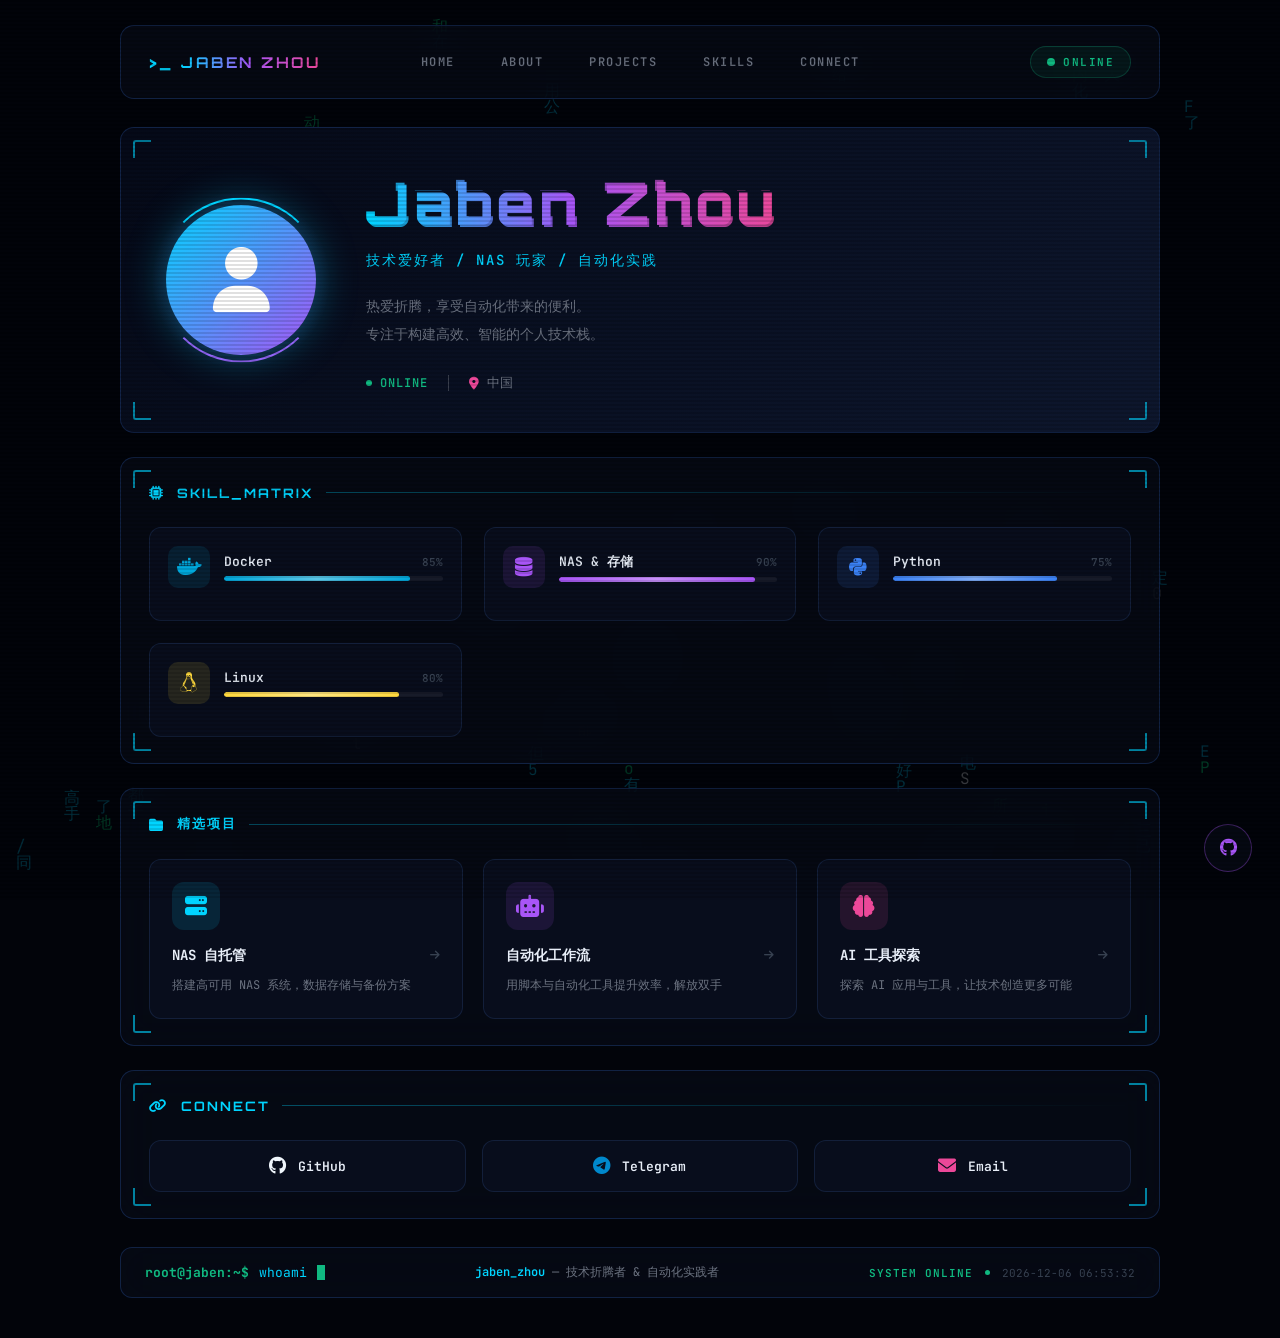
==== demo/index.html @ 12144c61 "Add GitHub Pages demo deployment - Add static demo version in /demo directory - Add GitHub Actions w" ====
<!DOCTYPE html>
<html lang="zh-CN">
<head>
    <meta charset="UTF-8">
    <meta name="viewport" content="width=device-width, initial-scale=1.0">
    <title>Jaben Zhou | Personal Homepage Demo</title>
    <link rel="stylesheet" href="style.css">
    <link rel="stylesheet" href="https://cdnjs.cloudflare.com/ajax/libs/font-awesome/6.5.0/css/all.min.css">
    <link href="https://fonts.googleapis.com/css2?family=JetBrains+Mono:wght@400;500;600;700&family=Orbitron:wght@400;600;700;900&display=swap" rel="stylesheet">
</head>
<body>
    <canvas id="matrix"></canvas>
    <div class="scanline"></div>
    
    <div class="main-container">
        <nav class="top-nav">
            <div class="nav-left">
                <span class="nav-logo">
                    <span class="prompt">&gt;_</span>
                    <span class="logo-text">JABEN ZHOU</span>
                </span>
            </div>
            <ul class="nav-center">
                <li class="nav-link active">HOME</li>
                <li class="nav-link">ABOUT</li>
                <li class="nav-link">PROJECTS</li>
                <li class="nav-link">SKILLS</li>
                <li class="nav-link">CONNECT</li>
            </ul>
            <div class="nav-right">
                <span class="online-status">
                    <span class="status-dot"></span>
                    <span class="status-label">ONLINE</span>
                </span>
            </div>
        </nav>
        
        <section class="card hero-section">
            <div class="card-corners">
                <span class="corner tl"></span>
                <span class="corner tr"></span>
                <span class="corner bl"></span>
                <span class="corner br"></span>
            </div>
            <div class="hero-body">
                <div class="hero-avatar">
                    <div class="avatar-glow"></div>
                    <div class="avatar-ring"></div>
                    <div class="avatar-circle">
                        <i class="fas fa-user"></i>
                    </div>
                </div>
                <div class="hero-content">
                    <h1 class="hero-name glitch" data-text="Jaben Zhou">Jaben Zhou</h1>
                    <p class="hero-title">技术爱好者 / NAS 玩家 / 自动化实践</p>
                    <p class="hero-bio">热爱折腾，享受自动化带来的便利。<br>专注于构建高效、智能的个人技术栈。</p>
                    <div class="hero-footer">
                        <span class="hero-status">
                            <span class="status-dot small"></span>
                            <span class="status-text">ONLINE</span>
                        </span>
                        <span class="hero-divider"></span>
                        <span class="hero-location">
                            <i class="fas fa-map-marker-alt"></i>
                            <span>中国</span>
                        </span>
                    </div>
                </div>
            </div>
        </section>
        
        <section class="card skills-section">
            <div class="card-corners">
                <span class="corner tl"></span>
                <span class="corner tr"></span>
                <span class="corner bl"></span>
                <span class="corner br"></span>
            </div>
            <h2 class="section-header">
                <span class="header-icon"><i class="fas fa-microchip"></i></span>
                <span class="header-text">SKILL_MATRIX</span>
                <span class="header-line"></span>
            </h2>
            <div class="skills-body">
                <div class="skill-item">
                    <div class="skill-top">
                        <div class="skill-icon-box docker">
                            <i class="fab fa-docker"></i>
                        </div>
                        <div class="skill-info">
                            <div class="skill-name-row">
                                <span class="skill-name">Docker</span>
                                <span class="skill-percent">85%</span>
                            </div>
                            <div class="skill-bar-bg">
                                <div class="skill-bar-fill" style="background: #00a8dc; width: 85%;"></div>
                            </div>
                        </div>
                    </div>
                </div>
                <div class="skill-item">
                    <div class="skill-top">
                        <div class="skill-icon-box nas">
                            <i class="fas fa-database"></i>
                        </div>
                        <div class="skill-info">
                            <div class="skill-name-row">
                                <span class="skill-name">NAS & 存储</span>
                                <span class="skill-percent">90%</span>
                            </div>
                            <div class="skill-bar-bg">
                                <div class="skill-bar-fill" style="background: #a855f7; width: 90%;"></div>
                            </div>
                        </div>
                    </div>
                </div>
                <div class="skill-item">
                    <div class="skill-top">
                        <div class="skill-icon-box python">
                            <i class="fab fa-python"></i>
                        </div>
                        <div class="skill-info">
                            <div class="skill-name-row">
                                <span class="skill-name">Python</span>
                                <span class="skill-percent">75%</span>
                            </div>
                            <div class="skill-bar-bg">
                                <div class="skill-bar-fill" style="background: #3b82f6; width: 75%;"></div>
                            </div>
                        </div>
                    </div>
                </div>
                <div class="skill-item">
                    <div class="skill-top">
                        <div class="skill-icon-box linux">
                            <i class="fab fa-linux"></i>
                        </div>
                        <div class="skill-info">
                            <div class="skill-name-row">
                                <span class="skill-name">Linux</span>
                                <span class="skill-percent">80%</span>
                            </div>
                            <div class="skill-bar-bg">
                                <div class="skill-bar-fill" style="background: #ffd93d; width: 80%;"></div>
                            </div>
                        </div>
                    </div>
                </div>
            </div>
        </section>
        
        <section class="card projects-section">
            <div class="card-corners">
                <span class="corner tl"></span>
                <span class="corner tr"></span>
                <span class="corner bl"></span>
                <span class="corner br"></span>
            </div>
            <h2 class="section-header">
                <span class="header-icon"><i class="fas fa-folder"></i></span>
                <span class="header-text">精选项目</span>
                <span class="header-line"></span>
            </h2>
            <div class="projects-body">
                <div class="project-item">
                    <div class="project-icon-box nas">
                        <i class="fas fa-server"></i>
                    </div>
                    <div class="project-name">
                        NAS 自托管
                        <i class="fas fa-arrow-right"></i>
                    </div>
                    <div class="project-desc">搭建高可用 NAS 系统，数据存储与备份方案</div>
                </div>
                <div class="project-item">
                    <div class="project-icon-box automation">
                        <i class="fas fa-robot"></i>
                    </div>
                    <div class="project-name">
                        自动化工作流
                        <i class="fas fa-arrow-right"></i>
                    </div>
                    <div class="project-desc">用脚本与自动化工具提升效率，解放双手</div>
                </div>
                <div class="project-item">
                    <div class="project-icon-box ai">
                        <i class="fas fa-brain"></i>
                    </div>
                    <div class="project-name">
                        AI 工具探索
                        <i class="fas fa-arrow-right"></i>
                    </div>
                    <div class="project-desc">探索 AI 应用与工具，让技术创造更多可能</div>
                </div>
            </div>
        </section>
        
        <section class="card connect-section">
            <div class="card-corners">
                <span class="corner tl"></span>
                <span class="corner tr"></span>
                <span class="corner bl"></span>
                <span class="corner br"></span>
            </div>
            <h2 class="section-header">
                <span class="header-icon"><i class="fas fa-link"></i></span>
                <span class="header-text">CONNECT</span>
                <span class="header-line"></span>
            </h2>
            <div class="connect-body">
                <a href="https://github.com" class="link-item github" target="_blank">
                    <i class="fab fa-github"></i>
                    <span>GitHub</span>
                </a>
                <a href="https://telegram.org" class="link-item telegram" target="_blank">
                    <i class="fab fa-telegram"></i>
                    <span>Telegram</span>
                </a>
                <a href="mailto:hello@example.com" class="link-item email" target="_blank">
                    <i class="fas fa-envelope"></i>
                    <span>Email</span>
                </a>
            </div>
        </section>
        
        <footer class="terminal-bar">
            <div class="terminal-left">
                <span class="terminal-prompt">root@jaben:~$</span>
                <span class="terminal-command">whoami</span>
                <span class="terminal-cursor"></span>
            </div>
            <div class="terminal-middle">
                <span class="terminal-output-user">jaben_zhou</span>
                <span class="terminal-output-desc">— 技术折腾者 & 自动化实践者</span>
            </div>
            <div class="terminal-right">
                <span class="terminal-status">SYSTEM ONLINE</span>
                <span class="status-dot tiny"></span>
                <span class="terminal-time" id="timestamp">2024-06-26 16:14:18</span>
            </div>
        </footer>
    </div>
    
    <a href="https://github.com/nasplycc/personal-homepage" class="admin-btn" target="_blank" title="View on GitHub">
        <i class="fab fa-github"></i>
    </a>
    
    <script src="app.js"></script>
</body>
</html>
---- demo/style.css ----
/* ==================== 全局变量 ==================== */
:root {
    --bg-primary: #02040a;
    --bg-card: rgba(8, 12, 24, 0.7);
    --bg-card-border: rgba(20, 40, 80, 0.8);
    
    --text-primary: #e8eef8;
    --text-secondary: #6b7280;
    --text-muted: #374151;
    
    --accent-cyan: #00d4ff;
    --accent-cyan-glow: rgba(0, 212, 255, 0.5);
    --accent-purple: #a855f7;
    --accent-pink: #ec4899;
    --accent-blue: #3b82f6;
    --accent-green: #10b981;
    
    --gradient-cyan-purple: linear-gradient(135deg, #00d4ff 0%, #a855f7 50%, #ec4899 100%);
    --gradient-avatar: linear-gradient(135deg, #00d4ff, #a855f7);
    --gradient-name: linear-gradient(90deg, #00d4ff, #a855f7, #ec4899);
    
    --font-mono: 'JetBrains Mono', monospace;
    --font-display: 'Orbitron', sans-serif;
}

/* ==================== 基础样式 ==================== */
* {
    margin: 0;
    padding: 0;
    box-sizing: border-box;
}

body {
    font-family: var(--font-mono);
    background: var(--bg-primary);
    color: var(--text-primary);
    min-height: 100vh;
    overflow-x: hidden;
}

/* ==================== 矩阵雨背景 ==================== */
#matrix {
    position: fixed;
    top: 0;
    left: 0;
    width: 100%;
    height: 100%;
    z-index: -2;
    opacity: 0.2;
}

/* ==================== 扫描线 ==================== */
.scanline {
    position: fixed;
    top: 0;
    left: 0;
    width: 100%;
    height: 100%;
    background: repeating-linear-gradient(
        0deg,
        transparent,
        transparent 2px,
        rgba(0, 0, 0, 0.12) 2px,
        rgba(0, 0, 0, 0.12) 4px
    );
    pointer-events: none;
    z-index: 999;
}

/* ==================== 主容器 ==================== */
.main-container {
    max-width: 1100px;
    margin: 0 auto;
    padding: 25px 30px 40px;
    position: relative;
    z-index: 1;
}

/* ==================== 顶部导航栏 ==================== */
.top-nav {
    display: flex;
    justify-content: space-between;
    align-items: center;
    padding: 18px 28px;
    margin-bottom: 28px;
    background: var(--bg-card);
    border: 1px solid var(--bg-card-border);
    border-radius: 14px;
    backdrop-filter: blur(20px);
}

.nav-left {
    flex: 1;
}

.nav-logo {
    font-family: var(--font-display);
    font-size: 15px;
    font-weight: 700;
    letter-spacing: 2.5px;
    display: flex;
    align-items: center;
    gap: 8px;
}

.nav-logo .prompt {
    color: var(--accent-cyan);
    font-weight: 900;
}

.logo-text {
    background: var(--gradient-name);
    -webkit-background-clip: text;
    -webkit-text-fill-color: transparent;
    background-clip: text;
}

.nav-center {
    display: flex;
    list-style: none;
    gap: 6px;
}

.nav-link {
    padding: 10px 20px;
    font-size: 12px;
    font-weight: 600;
    letter-spacing: 1.5px;
    color: var(--text-secondary);
    cursor: pointer;
    border-radius: 8px;
    transition: all 0.3s ease;
}

.nav-link:hover {
    color: var(--text-primary);
    background: rgba(0, 212, 255, 0.08);
}

.nav-link.active {
    color: var(--accent-cyan);
    background: rgba(0, 212, 255, 0.1);
}

.nav-right {
    flex: 1;
    display: flex;
    justify-content: flex-end;
}

.online-status {
    display: flex;
    align-items: center;
    gap: 8px;
    padding: 8px 16px;
    background: rgba(16, 185, 129, 0.08);
    border: 1px solid rgba(16, 185, 129, 0.25);
    border-radius: 20px;
}

.status-dot {
    width: 8px;
    height: 8px;
    background: var(--accent-green);
    border-radius: 50%;
    animation: pulse 2s ease-in-out infinite;
}

@keyframes pulse {
    0%, 100% { 
        box-shadow: 0 0 8px var(--accent-green);
        opacity: 1;
    }
    50% { 
        box-shadow: 0 0 16px var(--accent-green), 0 0 24px var(--accent-green);
        opacity: 0.7;
    }
}

.status-dot.small { width: 6px; height: 6px; }
.status-dot.tiny { width: 5px; height: 5px; }

.status-label {
    font-size: 11px;
    font-weight: 700;
    letter-spacing: 1.5px;
    color: var(--accent-green);
}

.status-text {
    font-size: 12px;
    font-weight: 600;
    letter-spacing: 1px;
    color: var(--accent-green);
}

/* ==================== 卡片通用样式 ==================== */
.card {
    background: var(--bg-card);
    border: 1px solid var(--bg-card-border);
    border-radius: 14px;
    padding: 26px 28px;
    margin-bottom: 24px;
    position: relative;
    backdrop-filter: blur(20px);
    animation: fadeIn 0.5s ease-out;
}

@keyframes fadeIn {
    from {
        opacity: 0;
        transform: translateY(20px);
    }
    to {
        opacity: 1;
        transform: translateY(0);
    }
}

.card-corners {
    position: absolute;
    top: 0;
    left: 0;
    width: 100%;
    height: 100%;
    pointer-events: none;
    border-radius: 14px;
}

.corner {
    position: absolute;
    width: 18px;
    height: 18px;
    border: 2px solid var(--accent-cyan);
    opacity: 0.6;
    transition: all 0.4s ease;
}

.corner.tl {
    top: 12px;
    left: 12px;
    border-right: none;
    border-bottom: none;
    border-radius: 3px 0 0 0;
}

.corner.tr {
    top: 12px;
    right: 12px;
    border-left: none;
    border-bottom: none;
    border-radius: 0 3px 0 0;
}

.corner.bl {
    bottom: 12px;
    left: 12px;
    border-right: none;
    border-top: none;
    border-radius: 0 0 0 3px;
}

.corner.br {
    bottom: 12px;
    right: 12px;
    border-left: none;
    border-top: none;
    border-radius: 0 0 3px 0;
}

.card:hover .corner {
    width: 24px;
    height: 24px;
    opacity: 1;
    box-shadow: 0 0 12px var(--accent-cyan-glow);
}

/* ==================== 章节标题 ==================== */
.section-header {
    display: flex;
    align-items: center;
    gap: 12px;
    margin-bottom: 26px;
    font-family: var(--font-display);
    font-size: 13px;
    font-weight: 700;
    letter-spacing: 2px;
    color: var(--accent-cyan);
}

.header-icon {
    font-size: 14px;
}

.header-line {
    flex: 1;
    height: 1px;
    background: linear-gradient(90deg, rgba(0, 212, 255, 0.35), transparent);
}

/* ==================== 首页大卡片 - 参考图风格 ==================== */
.hero-section {
    background: linear-gradient(135deg, rgba(5, 10, 25, 0.95), rgba(15, 25, 50, 0.9));
    padding: 40px 45px;
}

.hero-body {
    display: flex;
    align-items: center;
    gap: 50px;
}

.hero-avatar {
    position: relative;
    flex-shrink: 0;
}

.avatar-glow {
    position: absolute;
    top: 50%;
    left: 50%;
    transform: translate(-50%, -50%);
    width: 180px;
    height: 180px;
    border-radius: 50%;
    background: radial-gradient(circle, rgba(0, 212, 255, 0.3) 0%, rgba(168, 85, 247, 0.1) 50%, transparent 70%);
    animation: glow-pulse 3s ease-in-out infinite;
}

@keyframes glow-pulse {
    0%, 100% { 
        transform: translate(-50%, -50%) scale(1);
        opacity: 0.8;
    }
    50% { 
        transform: translate(-50%, -50%) scale(1.1);
        opacity: 1;
    }
}

.avatar-ring {
    position: absolute;
    top: 50%;
    left: 50%;
    transform: translate(-50%, -50%);
    width: 165px;
    height: 165px;
    border-radius: 50%;
    border: 2px solid transparent;
    border-top-color: var(--accent-cyan);
    border-bottom-color: var(--accent-purple);
    animation: rotate-cw 12s linear infinite;
}

@keyframes rotate-cw {
    to { transform: translate(-50%, -50%) rotate(360deg); }
}

.avatar-circle {
    width: 150px;
    height: 150px;
    border-radius: 50%;
    background: var(--gradient-avatar);
    display: flex;
    align-items: center;
    justify-content: center;
    font-size: 65px;
    color: white;
    position: relative;
    z-index: 1;
    overflow: hidden;
    box-shadow: 0 0 40px rgba(0, 212, 255, 0.4);
}

.avatar-circle img {
    width: 100%;
    height: 100%;
    object-fit: cover;
}

.hero-content {
    flex: 1;
}

.hero-name {
    font-family: var(--font-display);
    font-size: 3.5rem;
    font-weight: 900;
    letter-spacing: 4px;
    margin-bottom: 12px;
    background: var(--gradient-name);
    -webkit-background-clip: text;
    -webkit-text-fill-color: transparent;
    background-clip: text;
    position: relative;
    display: inline-block;
}

/* Glitch 效果 */
.hero-name.glitch {
    animation: glitch-skew 3s infinite linear alternate-reverse;
}

.hero-name.glitch::before,
.hero-name.glitch::after {
    content: attr(data-text);
    position: absolute;
    top: 0;
    left: 0;
    width: 100%;
    height: 100%;
    background: var(--gradient-name);
    -webkit-background-clip: text;
    -webkit-text-fill-color: transparent;
    background-clip: text;
}

.hero-name.glitch::before {
    animation: glitch-effect 3s infinite linear alternate-reverse;
    clip-path: polygon(0 0, 100% 0, 100% 35%, 0 35%);
    transform: translate(-2px, -2px);
    opacity: 0.8;
}

.hero-name.glitch::after {
    animation: glitch-effect 2s infinite linear alternate-reverse;
    clip-path: polygon(0 65%, 100% 65%, 100% 100%, 0 100%);
    transform: translate(2px, 2px);
    opacity: 0.8;
}

@keyframes glitch-effect {
    0% { transform: translate(0); }
    20% { transform: translate(-2px, 2px); }
    40% { transform: translate(-2px, -2px); }
    60% { transform: translate(2px, 2px); }
    80% { transform: translate(2px, -2px); }
    100% { transform: translate(0); }
}

@keyframes glitch-skew {
    0% { transform: skew(0deg); }
    10% { transform: skew(-1deg); }
    20% { transform: skew(0deg); }
    30% { transform: skew(1deg); }
    40% { transform: skew(0deg); }
    100% { transform: skew(0deg); }
}

.hero-title {
    font-size: 14px;
    color: var(--accent-cyan);
    letter-spacing: 2px;
    margin-bottom: 22px;
    font-weight: 500;
}

.hero-bio {
    color: var(--text-secondary);
    font-size: 14px;
    line-height: 2;
    margin-bottom: 26px;
    max-width: 550px;
}

.hero-footer {
    display: flex;
    align-items: center;
    gap: 20px;
}

.hero-status {
    display: flex;
    align-items: center;
    gap: 8px;
}

.hero-divider {
    width: 1px;
    height: 16px;
    background: rgba(255, 255, 255, 0.2);
}

.hero-location {
    display: flex;
    align-items: center;
    gap: 8px;
    font-size: 13px;
    color: var(--text-secondary);
}

.hero-location i {
    color: var(--accent-pink);
    font-size: 13px;
}

/* ==================== ABOUT 模块 ==================== */
.about-content {
    display: flex;
    flex-direction: column;
    gap: 25px;
}

.about-text {
    color: var(--text-secondary);
    font-size: 14px;
    line-height: 2;
}

.about-stats {
    display: flex;
    gap: 50px;
    justify-content: center;
    padding-top: 20px;
}

.stat-item {
    text-align: center;
}

.stat-value {
    display: block;
    font-family: var(--font-display);
    font-size: 3rem;
    font-weight: 900;
    background: var(--gradient-name);
    -webkit-background-clip: text;
    -webkit-text-fill-color: transparent;
    background-clip: text;
}

.stat-label {
    font-size: 12px;
    color: var(--text-muted);
    letter-spacing: 1px;
}

/* ==================== 技能矩阵 ==================== */
.skills-body {
    display: grid;
    grid-template-columns: repeat(3, 1fr);
    gap: 22px;
}

.skill-item {
    background: rgba(10, 18, 35, 0.6);
    border: 1px solid rgba(30, 50, 90, 0.5);
    border-radius: 12px;
    padding: 18px;
    transition: all 0.3s ease;
}

.skill-item:hover {
    border-color: rgba(0, 212, 255, 0.35);
    background: rgba(12, 22, 42, 0.8);
    transform: translateY(-2px);
}

.skill-top {
    display: flex;
    align-items: center;
    gap: 14px;
    margin-bottom: 14px;
}

.skill-icon-box {
    width: 42px;
    height: 42px;
    display: flex;
    align-items: center;
    justify-content: center;
    font-size: 20px;
    border-radius: 10px;
    background: rgba(0, 212, 255, 0.08);
    color: var(--accent-cyan);
    flex-shrink: 0;
}

.skill-icon-box.docker { background: rgba(0, 168, 220, 0.12); color: #00a8dc; }
.skill-icon-box.nas { background: rgba(168, 85, 247, 0.12); color: #a855f7; }
.skill-icon-box.linux { background: rgba(255, 217, 61, 0.12); color: #ffd93d; }
.skill-icon-box.python { background: rgba(59, 130, 246, 0.12); color: #3b82f6; }
.skill-icon-box.automation { background: rgba(236, 72, 153, 0.12); color: #ec4899; }

.skill-info {
    flex: 1;
    min-width: 0;
}

.skill-name-row {
    display: flex;
    justify-content: space-between;
    align-items: center;
    margin-bottom: 6px;
}

.skill-name {
    font-size: 13px;
    font-weight: 600;
    color: var(--text-primary);
    white-space: nowrap;
}

.skill-percent {
    font-size: 11px;
    color: var(--text-muted);
    font-weight: 600;
}

.skill-bar-bg {
    height: 5px;
    background: rgba(255, 255, 255, 0.06);
    border-radius: 3px;
    overflow: hidden;
}

.skill-bar-fill {
    height: 100%;
    border-radius: 3px;
    width: 0;
    transition: width 1.4s cubic-bezier(0.4, 0, 0.2, 1);
    position: relative;
}

.skill-bar-fill::after {
    content: '';
    position: absolute;
    top: 0;
    left: 0;
    right: 0;
    bottom: 0;
    background: linear-gradient(90deg, transparent, rgba(255,255,255,0.35), transparent);
    animation: shimmer 2s infinite;
}

@keyframes shimmer {
    0% { transform: translateX(-100%); }
    100% { transform: translateX(100%); }
}

/* ==================== 项目展示 ==================== */
.projects-body {
    display: grid;
    grid-template-columns: repeat(3, 1fr);
    gap: 20px;
}

.project-item {
    background: rgba(10, 18, 35, 0.6);
    border: 1px solid rgba(30, 50, 90, 0.5);
    border-radius: 12px;
    padding: 22px;
    transition: all 0.3s ease;
    cursor: pointer;
}

.project-item:hover {
    border-color: rgba(0, 212, 255, 0.35);
    background: rgba(12, 22, 42, 0.85);
    transform: translateY(-3px);
}

.project-icon-box {
    width: 48px;
    height: 48px;
    display: flex;
    align-items: center;
    justify-content: center;
    font-size: 22px;
    border-radius: 12px;
    margin-bottom: 16px;
    background: rgba(0, 212, 255, 0.08);
    color: var(--accent-cyan);
}

.project-icon-box.nas { background: rgba(0, 212, 255, 0.12); color: var(--accent-cyan); }
.project-icon-box.automation { background: rgba(168, 85, 247, 0.12); color: var(--accent-purple); }
.project-icon-box.ai { background: rgba(236, 72, 153, 0.12); color: var(--accent-pink); }

.project-name {
    font-size: 14px;
    font-weight: 700;
    color: var(--text-primary);
    margin-bottom: 10px;
    display: flex;
    justify-content: space-between;
    align-items: center;
}

.project-name i {
    font-size: 11px;
    color: var(--text-muted);
    transition: all 0.3s;
}

.project-item:hover .project-name i {
    transform: translateX(4px);
    color: var(--accent-cyan);
}

.project-desc {
    font-size: 12px;
    color: var(--text-secondary);
    line-height: 1.75;
}

/* ==================== 社交链接 ==================== */
.connect-body {
    display: grid;
    grid-template-columns: repeat(3, 1fr);
    gap: 16px;
}

.link-item {
    display: flex;
    align-items: center;
    justify-content: center;
    gap: 12px;
    padding: 16px 20px;
    background: rgba(10, 18, 35, 0.6);
    border: 1px solid rgba(30, 50, 90, 0.5);
    border-radius: 12px;
    text-decoration: none;
    color: var(--text-primary);
    font-size: 13px;
    font-weight: 600;
    transition: all 0.3s ease;
}

.link-item:hover {
    border-color: var(--accent-cyan);
    background: rgba(12, 22, 42, 0.85);
    transform: translateY(-2px);
}

.link-item i {
    font-size: 18px;
    transition: transform 0.3s;
}

.link-item:hover i {
    transform: scale(1.12);
}

.link-item.github i { color: #f0f6fc; }
.link-item.telegram i { color: #0088cc; }
.link-item.email i { color: var(--accent-pink); }

/* ==================== 底部终端栏 ==================== */
.terminal-bar {
    margin-top: 28px;
    padding: 16px 24px;
    background: var(--bg-card);
    border: 1px solid var(--bg-card-border);
    border-radius: 12px;
    display: flex;
    justify-content: space-between;
    align-items: center;
    backdrop-filter: blur(20px);
}

.terminal-left {
    display: flex;
    align-items: center;
    gap: 10px;
    font-size: 13px;
}

.terminal-prompt {
    color: var(--accent-green);
    font-weight: 700;
}

.terminal-command {
    color: var(--accent-cyan);
}

.terminal-cursor {
    display: inline-block;
    width: 8px;
    height: 15px;
    background: var(--accent-green);
    animation: blink 1s step-end infinite;
}

@keyframes blink {
    0%, 50% { opacity: 1; }
    51%, 100% { opacity: 0; }
}

.terminal-middle {
    color: var(--text-secondary);
    font-size: 12px;
}

.terminal-output-user {
    color: var(--accent-cyan);
    font-weight: 600;
}

.terminal-right {
    display: flex;
    align-items: center;
    gap: 12px;
    font-size: 11px;
    color: var(--text-muted);
}

.terminal-status {
    color: var(--accent-green);
    font-weight: 600;
    letter-spacing: 1px;
}

/* ==================== 管理按钮 ==================== */
.admin-btn {
    position: fixed;
    bottom: 28px;
    right: 28px;
    width: 48px;
    height: 48px;
    background: var(--bg-card);
    border: 1px solid rgba(168, 85, 247, 0.35);
    border-radius: 50%;
    display: flex;
    align-items: center;
    justify-content: center;
    color: var(--accent-purple);
    text-decoration: none;
    font-size: 18px;
    transition: all 0.3s ease;
    z-index: 100;
    backdrop-filter: blur(10px);
}

.admin-btn:hover {
    border-color: var(--accent-purple);
    box-shadow: 0 0 25px rgba(168, 85, 247, 0.4);
    transform: scale(1.08) rotate(90deg);
}

/* ==================== 响应式 ==================== */
@media (max-width: 900px) {
    .skills-body,
    .projects-body,
    .connect-body {
        grid-template-columns: repeat(2, 1fr);
    }
}

@media (max-width: 768px) {
    .main-container {
        padding: 20px 18px 35px;
    }
    
    .top-nav {
        flex-wrap: wrap;
        gap: 16px;
        padding: 16px 20px;
    }
    
    .nav-center {
        order: 3;
        width: 100%;
        justify-content: center;
        flex-wrap: wrap;
    }
    
    .nav-link {
        padding: 8px 14px;
        font-size: 11px;
    }
    
    .hero-body {
        flex-direction: column;
        text-align: center;
        gap: 35px;
    }
    
    .hero-footer {
        justify-content: center;
    }
    
    .hero-name {
        font-size: 2.2rem;
    }
    
    .skills-body,
    .projects-body,
    .connect-body {
        grid-template-columns: 1fr;
    }
    
    .terminal-bar {
        flex-direction: column;
        gap: 12px;
        text-align: center;
    }
    
    .about-stats {
        flex-direction: column;
        gap: 20px;
    }
}
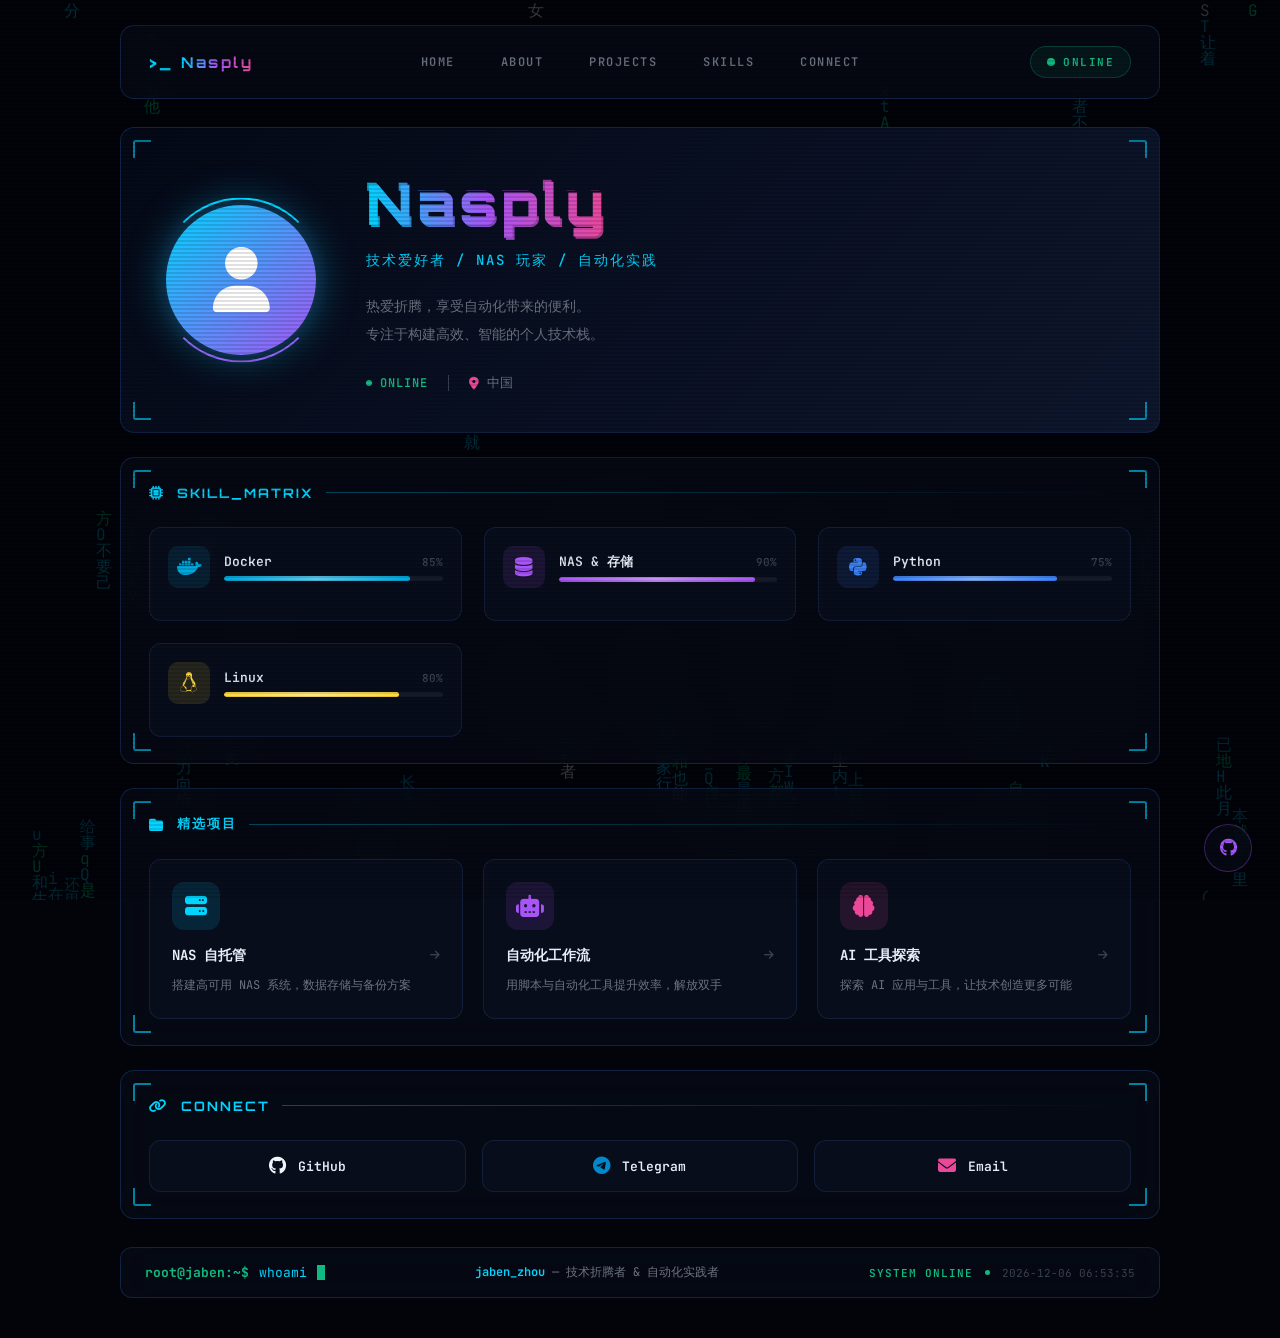
==== commit 94df9ac3: "✨ 添加自动同步功能：数据库变化自动导出静态文件并推送到 GitHub Pages - 新增 /api/export 端点，从数据库导出静态文件 - 新增 scripts/sync-to-github" ====
--- a/demo/index.html
+++ b/demo/index.html
@@ -3,7 +3,7 @@
 <head>
     <meta charset="UTF-8">
     <meta name="viewport" content="width=device-width, initial-scale=1.0">
-    <title>Jaben Zhou | Personal Homepage Demo</title>
+    <title>Nasply | Personal Homepage Demo</title>
     <link rel="stylesheet" href="style.css">
     <link rel="stylesheet" href="https://cdnjs.cloudflare.com/ajax/libs/font-awesome/6.5.0/css/all.min.css">
     <link href="https://fonts.googleapis.com/css2?family=JetBrains+Mono:wght@400;500;600;700&family=Orbitron:wght@400;600;700;900&display=swap" rel="stylesheet">
@@ -17,7 +17,7 @@
             <div class="nav-left">
                 <span class="nav-logo">
                     <span class="prompt">&gt;_</span>
-                    <span class="logo-text">JABEN ZHOU</span>
+                    <span class="logo-text">Nasply</span>
                 </span>
             </div>
             <ul class="nav-center">
@@ -51,7 +51,7 @@
                     </div>
                 </div>
                 <div class="hero-content">
-                    <h1 class="hero-name glitch" data-text="Jaben Zhou">Jaben Zhou</h1>
+                    <h1 class="hero-name glitch" data-text="Nasply">Nasply</h1>
                     <p class="hero-title">技术爱好者 / NAS 玩家 / 自动化实践</p>
                     <p class="hero-bio">热爱折腾，享受自动化带来的便利。<br>专注于构建高效、智能的个人技术栈。</p>
                     <div class="hero-footer">
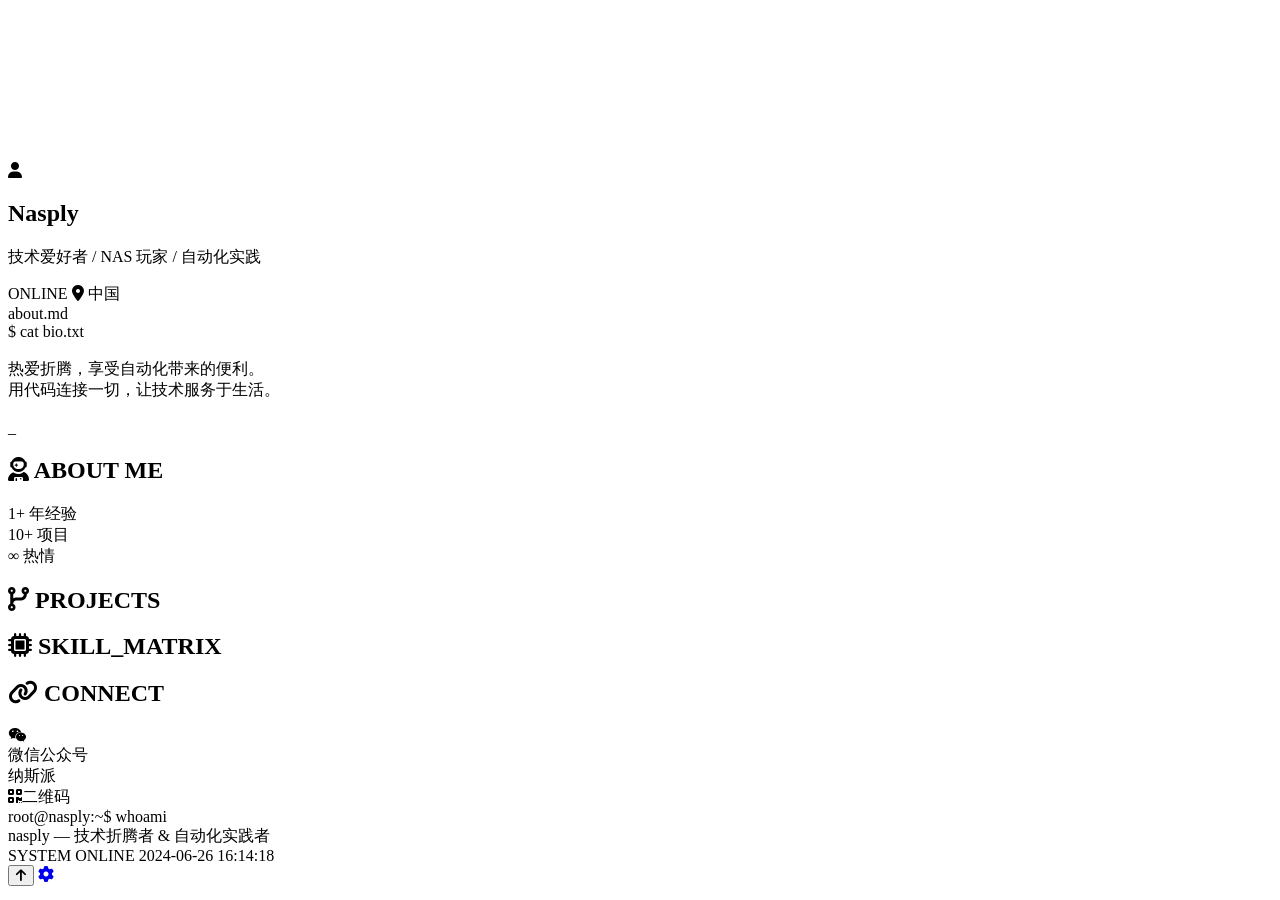
==== commit ab7eddee: "🔄 更新 demo 静态文件到最新版本 - 同步最新的 index.html, app.js, style.css - 包含所有前端优化：单页布局、返回顶部、Bio 终端、项目板块等 - 重新导出 d" ====
--- a/demo/index.html
+++ b/demo/index.html
@@ -3,39 +3,22 @@
 <head>
     <meta charset="UTF-8">
     <meta name="viewport" content="width=device-width, initial-scale=1.0">
-    <title>Nasply | Personal Homepage Demo</title>
-    <link rel="stylesheet" href="style.css">
+    <title>Nasply | Personal Homepage</title>
+    <link rel="stylesheet" href="/static/css/style.css">
     <link rel="stylesheet" href="https://cdnjs.cloudflare.com/ajax/libs/font-awesome/6.5.0/css/all.min.css">
     <link href="https://fonts.googleapis.com/css2?family=JetBrains+Mono:wght@400;500;600;700&family=Orbitron:wght@400;600;700;900&display=swap" rel="stylesheet">
 </head>
 <body>
+    <!-- 矩阵雨背景 -->
     <canvas id="matrix"></canvas>
+    
+    <!-- 扫描线效果 -->
     <div class="scanline"></div>
     
+    <!-- 主容器 -->
     <div class="main-container">
-        <nav class="top-nav">
-            <div class="nav-left">
-                <span class="nav-logo">
-                    <span class="prompt">&gt;_</span>
-                    <span class="logo-text">Nasply</span>
-                </span>
-            </div>
-            <ul class="nav-center">
-                <li class="nav-link active">HOME</li>
-                <li class="nav-link">ABOUT</li>
-                <li class="nav-link">PROJECTS</li>
-                <li class="nav-link">SKILLS</li>
-                <li class="nav-link">CONNECT</li>
-            </ul>
-            <div class="nav-right">
-                <span class="online-status">
-                    <span class="status-dot"></span>
-                    <span class="status-label">ONLINE</span>
-                </span>
-            </div>
-        </nav>
-        
-        <section class="card hero-section">
+        <!-- 首页大卡片 - 参考图风格 -->
+        <section class="card hero-section" id="home-section">
             <div class="card-corners">
                 <span class="corner tl"></span>
                 <span class="corner tr"></span>
@@ -46,14 +29,13 @@
                 <div class="hero-avatar">
                     <div class="avatar-glow"></div>
                     <div class="avatar-ring"></div>
-                    <div class="avatar-circle">
+                    <div class="avatar-circle" id="avatar">
                         <i class="fas fa-user"></i>
                     </div>
                 </div>
                 <div class="hero-content">
-                    <h1 class="hero-name glitch" data-text="Nasply">Nasply</h1>
-                    <p class="hero-title">技术爱好者 / NAS 玩家 / 自动化实践</p>
-                    <p class="hero-bio">热爱折腾，享受自动化带来的便利。<br>专注于构建高效、智能的个人技术栈。</p>
+                    <h1 class="hero-name glitch" id="name" data-text="Nasply">Nasply</h1>
+                    <p class="hero-title" id="title">技术爱好者 / NAS 玩家 / 自动化实践</p>
                     <div class="hero-footer">
                         <span class="hero-status">
                             <span class="status-dot small"></span>
@@ -62,14 +44,83 @@
                         <span class="hero-divider"></span>
                         <span class="hero-location">
                             <i class="fas fa-map-marker-alt"></i>
-                            <span>中国</span>
+                            <span id="location">中国</span>
                         </span>
                     </div>
                 </div>
-            </div>
-        </section>
-        
-        <section class="card skills-section">
+                <div class="hero-bio-block" id="bio-block">
+                    <div class="bio-terminal">
+                        <div class="bio-header">
+                            <span class="bio-dot red"></span>
+                            <span class="bio-dot yellow"></span>
+                            <span class="bio-dot green"></span>
+                            <span class="bio-title">about.md</span>
+                        </div>
+                        <div class="bio-body">
+                            <span class="bio-prompt">$</span> cat bio.txt
+                            <br><br>
+                            <span class="bio-text" id="bio">热爱折腾，享受自动化带来的便利。</span>
+                            <br>
+                            <span class="bio-text" id="bio2">用代码连接一切，让技术服务于生活。</span>
+                            <br><br>
+                            <span class="bio-cursor">_</span>
+                        </div>
+                    </div>
+                </div>
+            </div>
+        </section>
+        
+        <!-- ABOUT 模块 -->
+        <section class="card about-section" id="about-section">
+            <div class="card-corners">
+                <span class="corner tl"></span>
+                <span class="corner tr"></span>
+                <span class="corner bl"></span>
+                <span class="corner br"></span>
+            </div>
+            <h2 class="section-header">
+                <span class="header-icon"><i class="fas fa-user-astronaut"></i></span>
+                <span class="header-text">ABOUT ME</span>
+                <span class="header-line"></span>
+            </h2>
+            <div class="about-content">
+                <div class="about-stats">
+                    <div class="stat-item">
+                        <span class="stat-value">1+</span>
+                        <span class="stat-label">年经验</span>
+                    </div>
+                    <div class="stat-item">
+                        <span class="stat-value">10+</span>
+                        <span class="stat-label">项目</span>
+                    </div>
+                    <div class="stat-item">
+                        <span class="stat-value">∞</span>
+                        <span class="stat-label">热情</span>
+                    </div>
+                </div>
+            </div>
+        </section>
+        
+        <!-- 项目展示卡片 -->
+        <section class="card projects-section" id="projects-section">
+            <div class="card-corners">
+                <span class="corner tl"></span>
+                <span class="corner tr"></span>
+                <span class="corner bl"></span>
+                <span class="corner br"></span>
+            </div>
+            <h2 class="section-header">
+                <span class="header-icon"><i class="fas fa-code-branch"></i></span>
+                <span class="header-text">PROJECTS</span>
+                <span class="header-line"></span>
+            </h2>
+            <div class="projects-body" id="projects">
+                <!-- 动态加载 -->
+            </div>
+        </section>
+        
+        <!-- 技能矩阵卡片 -->
+        <section class="card skills-section" id="skills-section">
             <div class="card-corners">
                 <span class="corner tl"></span>
                 <span class="corner tr"></span>
@@ -81,121 +132,13 @@
                 <span class="header-text">SKILL_MATRIX</span>
                 <span class="header-line"></span>
             </h2>
-            <div class="skills-body">
-                <div class="skill-item">
-                    <div class="skill-top">
-                        <div class="skill-icon-box docker">
-                            <i class="fab fa-docker"></i>
-                        </div>
-                        <div class="skill-info">
-                            <div class="skill-name-row">
-                                <span class="skill-name">Docker</span>
-                                <span class="skill-percent">85%</span>
-                            </div>
-                            <div class="skill-bar-bg">
-                                <div class="skill-bar-fill" style="background: #00a8dc; width: 85%;"></div>
-                            </div>
-                        </div>
-                    </div>
-                </div>
-                <div class="skill-item">
-                    <div class="skill-top">
-                        <div class="skill-icon-box nas">
-                            <i class="fas fa-database"></i>
-                        </div>
-                        <div class="skill-info">
-                            <div class="skill-name-row">
-                                <span class="skill-name">NAS & 存储</span>
-                                <span class="skill-percent">90%</span>
-                            </div>
-                            <div class="skill-bar-bg">
-                                <div class="skill-bar-fill" style="background: #a855f7; width: 90%;"></div>
-                            </div>
-                        </div>
-                    </div>
-                </div>
-                <div class="skill-item">
-                    <div class="skill-top">
-                        <div class="skill-icon-box python">
-                            <i class="fab fa-python"></i>
-                        </div>
-                        <div class="skill-info">
-                            <div class="skill-name-row">
-                                <span class="skill-name">Python</span>
-                                <span class="skill-percent">75%</span>
-                            </div>
-                            <div class="skill-bar-bg">
-                                <div class="skill-bar-fill" style="background: #3b82f6; width: 75%;"></div>
-                            </div>
-                        </div>
-                    </div>
-                </div>
-                <div class="skill-item">
-                    <div class="skill-top">
-                        <div class="skill-icon-box linux">
-                            <i class="fab fa-linux"></i>
-                        </div>
-                        <div class="skill-info">
-                            <div class="skill-name-row">
-                                <span class="skill-name">Linux</span>
-                                <span class="skill-percent">80%</span>
-                            </div>
-                            <div class="skill-bar-bg">
-                                <div class="skill-bar-fill" style="background: #ffd93d; width: 80%;"></div>
-                            </div>
-                        </div>
-                    </div>
-                </div>
-            </div>
-        </section>
-        
-        <section class="card projects-section">
-            <div class="card-corners">
-                <span class="corner tl"></span>
-                <span class="corner tr"></span>
-                <span class="corner bl"></span>
-                <span class="corner br"></span>
-            </div>
-            <h2 class="section-header">
-                <span class="header-icon"><i class="fas fa-folder"></i></span>
-                <span class="header-text">精选项目</span>
-                <span class="header-line"></span>
-            </h2>
-            <div class="projects-body">
-                <div class="project-item">
-                    <div class="project-icon-box nas">
-                        <i class="fas fa-server"></i>
-                    </div>
-                    <div class="project-name">
-                        NAS 自托管
-                        <i class="fas fa-arrow-right"></i>
-                    </div>
-                    <div class="project-desc">搭建高可用 NAS 系统，数据存储与备份方案</div>
-                </div>
-                <div class="project-item">
-                    <div class="project-icon-box automation">
-                        <i class="fas fa-robot"></i>
-                    </div>
-                    <div class="project-name">
-                        自动化工作流
-                        <i class="fas fa-arrow-right"></i>
-                    </div>
-                    <div class="project-desc">用脚本与自动化工具提升效率，解放双手</div>
-                </div>
-                <div class="project-item">
-                    <div class="project-icon-box ai">
-                        <i class="fas fa-brain"></i>
-                    </div>
-                    <div class="project-name">
-                        AI 工具探索
-                        <i class="fas fa-arrow-right"></i>
-                    </div>
-                    <div class="project-desc">探索 AI 应用与工具，让技术创造更多可能</div>
-                </div>
-            </div>
-        </section>
-        
-        <section class="card connect-section">
+            <div class="skills-body" id="skills">
+                <!-- 动态加载 -->
+            </div>
+        </section>
+        
+        <!-- 社交链接卡片 -->
+        <section class="card connect-section" id="connect-section">
             <div class="card-corners">
                 <span class="corner tl"></span>
                 <span class="corner tr"></span>
@@ -208,30 +151,34 @@
                 <span class="header-line"></span>
             </h2>
             <div class="connect-body">
-                <a href="https://github.com" class="link-item github" target="_blank">
-                    <i class="fab fa-github"></i>
-                    <span>GitHub</span>
-                </a>
-                <a href="https://telegram.org" class="link-item telegram" target="_blank">
-                    <i class="fab fa-telegram"></i>
-                    <span>Telegram</span>
-                </a>
-                <a href="mailto:hello@example.com" class="link-item email" target="_blank">
-                    <i class="fas fa-envelope"></i>
-                    <span>Email</span>
-                </a>
-            </div>
-        </section>
-        
+                <div class="connect-links" id="links">
+                    <!-- 动态加载 -->
+                </div>
+                <div class="connect-wechat">
+                    <div class="wechat-info">
+                        <i class="fab fa-weixin"></i>
+                        <div>
+                            <div class="wechat-name">微信公众号</div>
+                            <div class="wechat-id">纳斯派</div>
+                        </div>
+                    </div>
+                    <div class="wechat-qr">
+                        <img src="/static/images/wechat-qr.jpg" alt="微信公众号二维码" onerror="this.parentElement.innerHTML='<div class=\'qr-placeholder\'><i class=\'fas fa-qrcode\'></i><span>二维码</span></div>'">
+                    </div>
+                </div>
+            </div>
+        </section>
+        
+        <!-- 底部终端栏 -->
         <footer class="terminal-bar">
             <div class="terminal-left">
-                <span class="terminal-prompt">root@jaben:~$</span>
+                <span class="terminal-prompt">root@nasply:~$</span>
                 <span class="terminal-command">whoami</span>
                 <span class="terminal-cursor"></span>
             </div>
             <div class="terminal-middle">
-                <span class="terminal-output-user">jaben_zhou</span>
-                <span class="terminal-output-desc">— 技术折腾者 & 自动化实践者</span>
+                <span class="terminal-output-user" id="terminal-user">nasply</span>
+                <span class="terminal-output-desc" id="terminal-desc">— 技术折腾者 & 自动化实践者</span>
             </div>
             <div class="terminal-right">
                 <span class="terminal-status">SYSTEM ONLINE</span>
@@ -241,10 +188,16 @@
         </footer>
     </div>
     
-    <a href="https://github.com/nasplycc/personal-homepage" class="admin-btn" target="_blank" title="View on GitHub">
-        <i class="fab fa-github"></i>
+    <!-- 返回顶部按钮 -->
+    <button class="back-to-top" id="backToTop" title="返回顶部">
+        <i class="fas fa-arrow-up"></i>
+    </button>
+    
+    <!-- 管理入口浮动按钮 -->
+    <a href="/login" class="admin-btn" target="_self" title="管理后台">
+        <i class="fas fa-cog"></i>
     </a>
     
-    <script src="app.js"></script>
+    <script src="/static/js/app.js"></script>
 </body>
 </html>
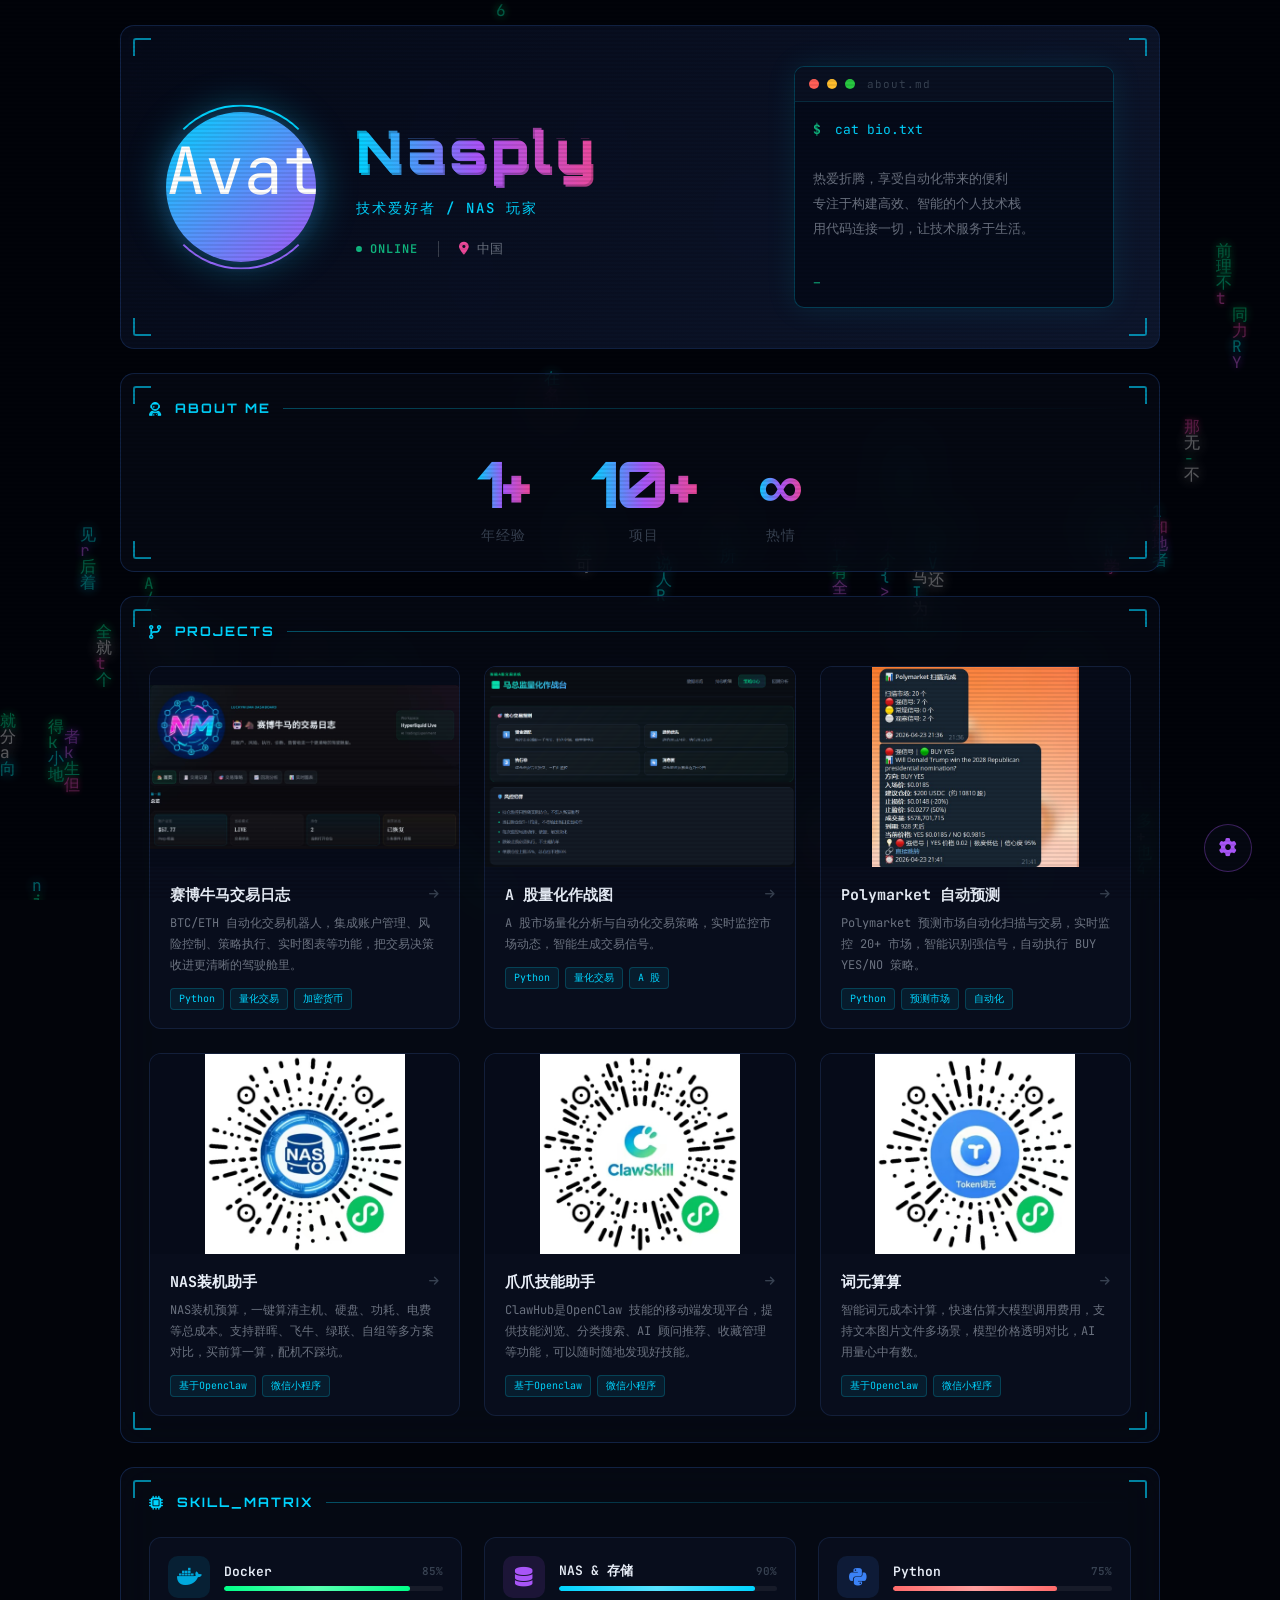
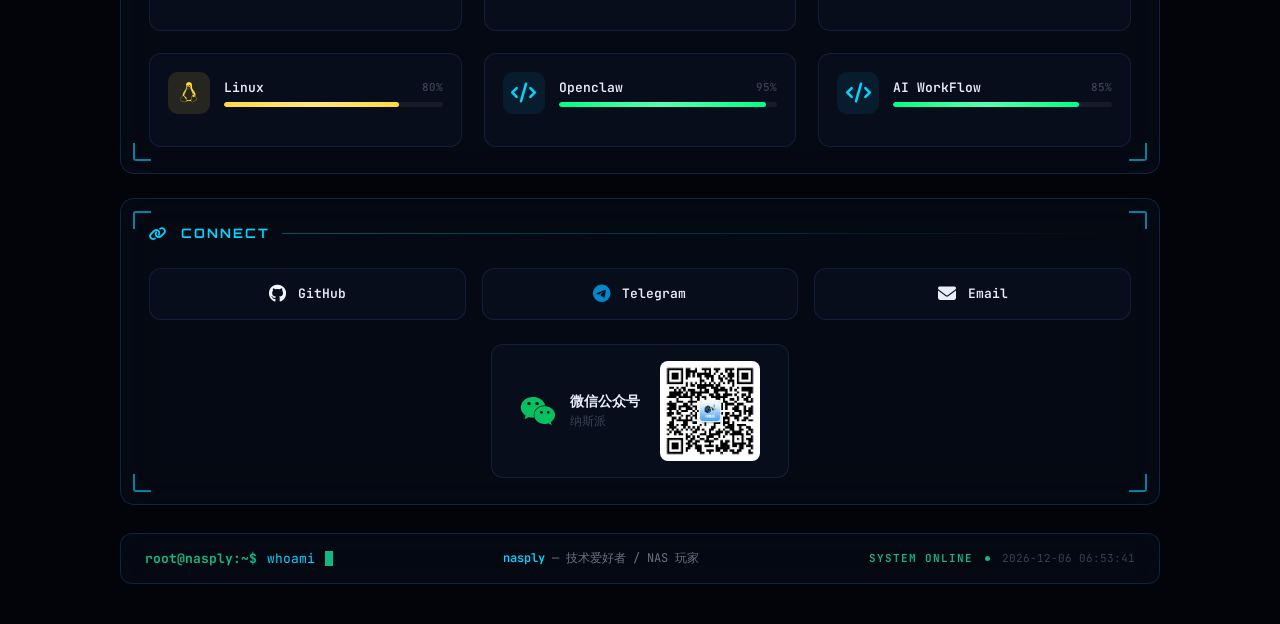
==== commit 8c4e9cb3: "🔄 修复 GitHub Pages 静态文件路径 - demo/index.html 使用相对路径 (style.css, app.js) - demo/data.json 项目图片使用相对路径 - " ====
--- a/demo/index.html
+++ b/demo/index.html
@@ -4,7 +4,7 @@
     <meta charset="UTF-8">
     <meta name="viewport" content="width=device-width, initial-scale=1.0">
     <title>Nasply | Personal Homepage</title>
-    <link rel="stylesheet" href="/static/css/style.css">
+    <link rel="stylesheet" href="style.css">
     <link rel="stylesheet" href="https://cdnjs.cloudflare.com/ajax/libs/font-awesome/6.5.0/css/all.min.css">
     <link href="https://fonts.googleapis.com/css2?family=JetBrains+Mono:wght@400;500;600;700&family=Orbitron:wght@400;600;700;900&display=swap" rel="stylesheet">
 </head>
@@ -163,7 +163,7 @@
                         </div>
                     </div>
                     <div class="wechat-qr">
-                        <img src="/static/images/wechat-qr.jpg" alt="微信公众号二维码" onerror="this.parentElement.innerHTML='<div class=\'qr-placeholder\'><i class=\'fas fa-qrcode\'></i><span>二维码</span></div>'">
+                        <img src="images/wechat-qr.jpg" alt="微信公众号二维码" onerror="this.parentElement.innerHTML='<div class=\'qr-placeholder\'><i class=\'fas fa-qrcode\'></i><span>二维码</span></div>'">
                     </div>
                 </div>
             </div>
@@ -198,6 +198,6 @@
         <i class="fas fa-cog"></i>
     </a>
     
-    <script src="/static/js/app.js"></script>
+    <script src="app.js"></script>
 </body>
 </html>
--- a/demo/style.css
+++ b/demo/style.css
@@ -0,0 +1,1110 @@
+/* ==================== 全局变量 ==================== */
+:root {
+    --bg-primary: #02040a;
+    --bg-card: rgba(8, 12, 24, 0.7);
+    --bg-card-border: rgba(20, 40, 80, 0.8);
+    
+    --text-primary: #e8eef8;
+    --text-secondary: #6b7280;
+    --text-muted: #374151;
+    
+    --accent-cyan: #00d4ff;
+    --accent-cyan-glow: rgba(0, 212, 255, 0.5);
+    --accent-purple: #a855f7;
+    --accent-pink: #ec4899;
+    --accent-blue: #3b82f6;
+    --accent-green: #10b981;
+    
+    --gradient-cyan-purple: linear-gradient(135deg, #00d4ff 0%, #a855f7 50%, #ec4899 100%);
+    --gradient-avatar: linear-gradient(135deg, #00d4ff, #a855f7);
+    --gradient-name: linear-gradient(90deg, #00d4ff, #a855f7, #ec4899);
+    
+    --font-mono: 'JetBrains Mono', monospace;
+    --font-display: 'Orbitron', sans-serif;
+}
+
+/* ==================== 基础样式 ==================== */
+* {
+    margin: 0;
+    padding: 0;
+    box-sizing: border-box;
+}
+
+body {
+    font-family: var(--font-mono);
+    background: var(--bg-primary);
+    color: var(--text-primary);
+    min-height: 100vh;
+    overflow-x: hidden;
+}
+
+/* ==================== 矩阵雨背景 ==================== */
+#matrix {
+    position: fixed;
+    top: 0;
+    left: 0;
+    width: 100%;
+    height: 100%;
+    z-index: -2;
+    opacity: 0.35;
+    filter: brightness(1.3) contrast(1.2);
+}
+
+/* ==================== 扫描线 ==================== */
+.scanline {
+    position: fixed;
+    top: 0;
+    left: 0;
+    width: 100%;
+    height: 100%;
+    background: repeating-linear-gradient(
+        0deg,
+        transparent,
+        transparent 2px,
+        rgba(0, 0, 0, 0.08) 2px,
+        rgba(0, 0, 0, 0.08) 4px
+    );
+    pointer-events: none;
+    z-index: 999;
+}
+
+/* ==================== 主容器 ==================== */
+.main-container {
+    max-width: 1100px;
+    margin: 0 auto;
+    padding: 25px 30px 40px;
+    position: relative;
+    z-index: 1;
+}
+
+/* ==================== 顶部导航栏 ==================== */
+.top-nav {
+    display: flex;
+    justify-content: space-between;
+    align-items: center;
+    padding: 18px 28px;
+    margin-bottom: 28px;
+    background: var(--bg-card);
+    border: 1px solid var(--bg-card-border);
+    border-radius: 14px;
+    backdrop-filter: blur(20px);
+}
+
+.nav-left {
+    flex: 1;
+}
+
+.nav-logo {
+    font-family: var(--font-display);
+    font-size: 15px;
+    font-weight: 700;
+    letter-spacing: 2.5px;
+    display: flex;
+    align-items: center;
+    gap: 8px;
+}
+
+.nav-logo .prompt {
+    color: var(--accent-cyan);
+    font-weight: 900;
+}
+
+.logo-text {
+    background: var(--gradient-name);
+    -webkit-background-clip: text;
+    -webkit-text-fill-color: transparent;
+    background-clip: text;
+}
+
+.nav-center {
+    display: flex;
+    list-style: none;
+    gap: 6px;
+}
+
+.nav-link {
+    padding: 10px 20px;
+    font-size: 12px;
+    font-weight: 600;
+    letter-spacing: 1.5px;
+    color: var(--text-secondary);
+    cursor: pointer;
+    border-radius: 8px;
+    transition: all 0.3s ease;
+}
+
+.nav-link:hover {
+    color: var(--text-primary);
+    background: rgba(0, 212, 255, 0.08);
+}
+
+.nav-link.active {
+    color: var(--accent-cyan);
+    background: rgba(0, 212, 255, 0.1);
+}
+
+.nav-right {
+    flex: 1;
+    display: flex;
+    justify-content: flex-end;
+}
+
+.online-status {
+    display: flex;
+    align-items: center;
+    gap: 8px;
+    padding: 8px 16px;
+    background: rgba(16, 185, 129, 0.08);
+    border: 1px solid rgba(16, 185, 129, 0.25);
+    border-radius: 20px;
+}
+
+.status-dot {
+    width: 8px;
+    height: 8px;
+    background: var(--accent-green);
+    border-radius: 50%;
+    animation: pulse 2s ease-in-out infinite;
+}
+
+@keyframes pulse {
+    0%, 100% { 
+        box-shadow: 0 0 8px var(--accent-green);
+        opacity: 1;
+    }
+    50% { 
+        box-shadow: 0 0 16px var(--accent-green), 0 0 24px var(--accent-green);
+        opacity: 0.7;
+    }
+}
+
+.status-dot.small { width: 6px; height: 6px; }
+.status-dot.tiny { width: 5px; height: 5px; }
+
+.status-label {
+    font-size: 11px;
+    font-weight: 700;
+    letter-spacing: 1.5px;
+    color: var(--accent-green);
+}
+
+.status-text {
+    font-size: 12px;
+    font-weight: 600;
+    letter-spacing: 1px;
+    color: var(--accent-green);
+}
+
+/* ==================== 卡片通用样式 ==================== */
+.card {
+    background: var(--bg-card);
+    border: 1px solid var(--bg-card-border);
+    border-radius: 14px;
+    padding: 26px 28px;
+    margin-bottom: 24px;
+    position: relative;
+    backdrop-filter: blur(20px);
+    animation: fadeIn 0.5s ease-out;
+}
+
+@keyframes fadeIn {
+    from {
+        opacity: 0;
+        transform: translateY(20px);
+    }
+    to {
+        opacity: 1;
+        transform: translateY(0);
+    }
+}
+
+.card-corners {
+    position: absolute;
+    top: 0;
+    left: 0;
+    width: 100%;
+    height: 100%;
+    pointer-events: none;
+    border-radius: 14px;
+}
+
+.corner {
+    position: absolute;
+    width: 18px;
+    height: 18px;
+    border: 2px solid var(--accent-cyan);
+    opacity: 0.6;
+    transition: all 0.4s ease;
+}
+
+.corner.tl {
+    top: 12px;
+    left: 12px;
+    border-right: none;
+    border-bottom: none;
+    border-radius: 3px 0 0 0;
+}
+
+.corner.tr {
+    top: 12px;
+    right: 12px;
+    border-left: none;
+    border-bottom: none;
+    border-radius: 0 3px 0 0;
+}
+
+.corner.bl {
+    bottom: 12px;
+    left: 12px;
+    border-right: none;
+    border-top: none;
+    border-radius: 0 0 0 3px;
+}
+
+.corner.br {
+    bottom: 12px;
+    right: 12px;
+    border-left: none;
+    border-top: none;
+    border-radius: 0 0 3px 0;
+}
+
+.card:hover .corner {
+    width: 24px;
+    height: 24px;
+    opacity: 1;
+    box-shadow: 0 0 12px var(--accent-cyan-glow);
+}
+
+/* ==================== 章节标题 ==================== */
+.section-header {
+    display: flex;
+    align-items: center;
+    gap: 12px;
+    margin-bottom: 26px;
+    font-family: var(--font-display);
+    font-size: 13px;
+    font-weight: 700;
+    letter-spacing: 2px;
+    color: var(--accent-cyan);
+}
+
+.header-icon {
+    font-size: 14px;
+}
+
+.header-line {
+    flex: 1;
+    height: 1px;
+    background: linear-gradient(90deg, rgba(0, 212, 255, 0.35), transparent);
+}
+
+/* ==================== 首页大卡片 - 参考图风格 ==================== */
+.hero-section {
+    background: linear-gradient(135deg, rgba(5, 10, 25, 0.95), rgba(15, 25, 50, 0.9));
+    padding: 40px 45px;
+}
+
+.hero-body {
+    display: flex;
+    align-items: center;
+    gap: 40px;
+}
+
+.hero-avatar {
+    position: relative;
+    flex-shrink: 0;
+}
+
+.avatar-glow {
+    position: absolute;
+    top: 50%;
+    left: 50%;
+    transform: translate(-50%, -50%);
+    width: 180px;
+    height: 180px;
+    border-radius: 50%;
+    background: radial-gradient(circle, rgba(0, 212, 255, 0.3) 0%, rgba(168, 85, 247, 0.1) 50%, transparent 70%);
+    animation: glow-pulse 3s ease-in-out infinite;
+}
+
+@keyframes glow-pulse {
+    0%, 100% { 
+        transform: translate(-50%, -50%) scale(1);
+        opacity: 0.8;
+    }
+    50% { 
+        transform: translate(-50%, -50%) scale(1.1);
+        opacity: 1;
+    }
+}
+
+.avatar-ring {
+    position: absolute;
+    top: 50%;
+    left: 50%;
+    transform: translate(-50%, -50%);
+    width: 165px;
+    height: 165px;
+    border-radius: 50%;
+    border: 2px solid transparent;
+    border-top-color: var(--accent-cyan);
+    border-bottom-color: var(--accent-purple);
+    animation: rotate-cw 12s linear infinite;
+}
+
+@keyframes rotate-cw {
+    to { transform: translate(-50%, -50%) rotate(360deg); }
+}
+
+.avatar-circle {
+    width: 150px;
+    height: 150px;
+    border-radius: 50%;
+    background: var(--gradient-avatar);
+    display: flex;
+    align-items: center;
+    justify-content: center;
+    font-size: 65px;
+    color: white;
+    position: relative;
+    z-index: 1;
+    overflow: hidden;
+    box-shadow: 0 0 40px rgba(0, 212, 255, 0.4);
+}
+
+.avatar-circle img {
+    width: 100%;
+    height: 100%;
+    object-fit: cover;
+}
+
+.hero-content {
+    flex: 1;
+    min-width: 0;
+}
+
+.hero-name {
+    font-family: var(--font-display);
+    font-size: 3.5rem;
+    font-weight: 900;
+    letter-spacing: 4px;
+    margin-bottom: 12px;
+    background: var(--gradient-name);
+    -webkit-background-clip: text;
+    -webkit-text-fill-color: transparent;
+    background-clip: text;
+    position: relative;
+    display: inline-block;
+}
+
+/* Glitch 效果 */
+.hero-name.glitch {
+    animation: glitch-skew 3s infinite linear alternate-reverse;
+}
+
+.hero-name.glitch::before,
+.hero-name.glitch::after {
+    content: attr(data-text);
+    position: absolute;
+    top: 0;
+    left: 0;
+    width: 100%;
+    height: 100%;
+    background: var(--gradient-name);
+    -webkit-background-clip: text;
+    -webkit-text-fill-color: transparent;
+    background-clip: text;
+}
+
+.hero-name.glitch::before {
+    animation: glitch-effect 3s infinite linear alternate-reverse;
+    clip-path: polygon(0 0, 100% 0, 100% 35%, 0 35%);
+    transform: translate(-2px, -2px);
+    opacity: 0.8;
+}
+
+.hero-name.glitch::after {
+    animation: glitch-effect 2s infinite linear alternate-reverse;
+    clip-path: polygon(0 65%, 100% 65%, 100% 100%, 0 100%);
+    transform: translate(2px, 2px);
+    opacity: 0.8;
+}
+
+@keyframes glitch-effect {
+    0% { transform: translate(0); }
+    20% { transform: translate(-2px, 2px); }
+    40% { transform: translate(-2px, -2px); }
+    60% { transform: translate(2px, 2px); }
+    80% { transform: translate(2px, -2px); }
+    100% { transform: translate(0); }
+}
+
+@keyframes glitch-skew {
+    0% { transform: skew(0deg); }
+    10% { transform: skew(-1deg); }
+    20% { transform: skew(0deg); }
+    30% { transform: skew(1deg); }
+    40% { transform: skew(0deg); }
+    100% { transform: skew(0deg); }
+}
+
+.hero-title {
+    font-size: 14px;
+    color: var(--accent-cyan);
+    letter-spacing: 2px;
+    margin-bottom: 22px;
+    font-weight: 500;
+}
+
+.hero-footer {
+    display: flex;
+    align-items: center;
+    gap: 20px;
+}
+
+.hero-status {
+    display: flex;
+    align-items: center;
+    gap: 8px;
+}
+
+.hero-divider {
+    width: 1px;
+    height: 16px;
+    background: rgba(255, 255, 255, 0.2);
+}
+
+.hero-location {
+    display: flex;
+    align-items: center;
+    gap: 8px;
+    font-size: 13px;
+    color: var(--text-secondary);
+}
+
+.hero-location i {
+    color: var(--accent-pink);
+    font-size: 13px;
+}
+
+/* ==================== 右侧 Bio 终端 ==================== */
+.hero-bio-block {
+    flex-shrink: 0;
+    width: 320px;
+}
+
+.bio-terminal {
+    background: rgba(5, 10, 25, 0.9);
+    border: 1px solid rgba(0, 212, 255, 0.25);
+    border-radius: 10px;
+    overflow: hidden;
+    box-shadow: 0 0 30px rgba(0, 212, 255, 0.1);
+}
+
+.bio-header {
+    display: flex;
+    align-items: center;
+    gap: 8px;
+    padding: 10px 14px;
+    background: rgba(10, 18, 35, 0.8);
+    border-bottom: 1px solid rgba(0, 212, 255, 0.15);
+}
+
+.bio-dot {
+    width: 10px;
+    height: 10px;
+    border-radius: 50%;
+}
+
+.bio-dot.red { background: #ff5f57; }
+.bio-dot.yellow { background: #ffbd2e; }
+.bio-dot.green { background: #28c840; }
+
+.bio-title {
+    font-size: 11px;
+    color: var(--text-muted);
+    letter-spacing: 1px;
+    margin-left: 4px;
+}
+
+.bio-body {
+    padding: 16px 18px;
+    font-family: var(--font-mono);
+    font-size: 13px;
+    line-height: 1.9;
+    color: var(--accent-cyan);
+    min-height: 120px;
+}
+
+.bio-prompt {
+    color: var(--accent-green);
+    font-weight: 700;
+    margin-right: 6px;
+}
+
+.bio-text {
+    color: var(--text-secondary);
+    font-size: 13px;
+    line-height: 1.9;
+}
+
+.bio-cursor {
+    color: var(--accent-green);
+    animation: blink 1s step-end infinite;
+}
+
+/* ==================== ABOUT 模块 ==================== */
+.about-content {
+    display: flex;
+    flex-direction: column;
+    gap: 25px;
+}
+
+.about-text {
+    color: var(--text-secondary);
+    font-size: 14px;
+    line-height: 2;
+}
+
+.about-stats {
+    display: flex;
+    gap: 60px;
+    justify-content: center;
+    align-items: center;
+}
+
+.stat-item {
+    text-align: center;
+}
+
+.stat-value {
+    display: block;
+    font-family: var(--font-display);
+    font-size: 4rem;
+    font-weight: 900;
+    background: var(--gradient-name);
+    -webkit-background-clip: text;
+    -webkit-text-fill-color: transparent;
+    background-clip: text;
+}
+
+.stat-label {
+    font-size: 14px;
+    color: var(--text-muted);
+    letter-spacing: 1px;
+}
+
+/* ==================== 技能矩阵 ==================== */
+.skills-body {
+    display: grid;
+    grid-template-columns: repeat(3, 1fr);
+    gap: 22px;
+}
+
+.skill-item {
+    background: rgba(10, 18, 35, 0.6);
+    border: 1px solid rgba(30, 50, 90, 0.5);
+    border-radius: 12px;
+    padding: 18px;
+    transition: all 0.3s ease;
+}
+
+.skill-item:hover {
+    border-color: rgba(0, 212, 255, 0.35);
+    background: rgba(12, 22, 42, 0.8);
+    transform: translateY(-2px);
+}
+
+.skill-top {
+    display: flex;
+    align-items: center;
+    gap: 14px;
+    margin-bottom: 14px;
+}
+
+.skill-icon-box {
+    width: 42px;
+    height: 42px;
+    display: flex;
+    align-items: center;
+    justify-content: center;
+    font-size: 20px;
+    border-radius: 10px;
+    background: rgba(0, 212, 255, 0.08);
+    color: var(--accent-cyan);
+    flex-shrink: 0;
+}
+
+.skill-icon-box.docker { background: rgba(0, 168, 220, 0.12); color: #00a8dc; }
+.skill-icon-box.nas { background: rgba(168, 85, 247, 0.12); color: #a855f7; }
+.skill-icon-box.linux { background: rgba(255, 217, 61, 0.12); color: #ffd93d; }
+.skill-icon-box.python { background: rgba(59, 130, 246, 0.12); color: #3b82f6; }
+.skill-icon-box.automation { background: rgba(236, 72, 153, 0.12); color: #ec4899; }
+
+.skill-info {
+    flex: 1;
+    min-width: 0;
+}
+
+.skill-name-row {
+    display: flex;
+    justify-content: space-between;
+    align-items: center;
+    margin-bottom: 6px;
+}
+
+.skill-name {
+    font-size: 13px;
+    font-weight: 600;
+    color: var(--text-primary);
+    white-space: nowrap;
+}
+
+.skill-percent {
+    font-size: 11px;
+    color: var(--text-muted);
+    font-weight: 600;
+}
+
+.skill-bar-bg {
+    height: 5px;
+    background: rgba(255, 255, 255, 0.06);
+    border-radius: 3px;
+    overflow: hidden;
+}
+
+.skill-bar-fill {
+    height: 100%;
+    border-radius: 3px;
+    width: 0;
+    transition: width 1.4s cubic-bezier(0.4, 0, 0.2, 1);
+    position: relative;
+}
+
+.skill-bar-fill::after {
+    content: '';
+    position: absolute;
+    top: 0;
+    left: 0;
+    right: 0;
+    bottom: 0;
+    background: linear-gradient(90deg, transparent, rgba(255,255,255,0.35), transparent);
+    animation: shimmer 2s infinite;
+}
+
+@keyframes shimmer {
+    0% { transform: translateX(-100%); }
+    100% { transform: translateX(100%); }
+}
+
+/* ==================== 项目展示 ==================== */
+.projects-body {
+    display: grid;
+    grid-template-columns: repeat(3, 1fr);
+    gap: 24px;
+}
+
+.project-item {
+    background: rgba(10, 18, 35, 0.6);
+    border: 1px solid rgba(30, 50, 90, 0.5);
+    border-radius: 12px;
+    overflow: hidden;
+    transition: all 0.3s ease;
+    cursor: pointer;
+}
+
+.project-item:hover {
+    border-color: rgba(0, 212, 255, 0.35);
+    background: rgba(12, 22, 42, 0.85);
+    transform: translateY(-3px);
+}
+
+.project-screenshot {
+    width: 100%;
+    height: 200px;
+    object-fit: contain;
+    display: block;
+    background: rgba(5, 10, 25, 0.8);
+}
+
+.project-screenshot-placeholder {
+    width: 100%;
+    height: 200px;
+    display: flex;
+    align-items: center;
+    justify-content: center;
+    background: linear-gradient(135deg, rgba(5, 10, 25, 0.9), rgba(15, 25, 50, 0.9));
+    color: var(--text-muted);
+    font-size: 40px;
+}
+
+.project-info {
+    padding: 18px 20px;
+}
+
+.project-name {
+    font-size: 15px;
+    font-weight: 700;
+    color: var(--text-primary);
+    margin-bottom: 8px;
+    display: flex;
+    justify-content: space-between;
+    align-items: center;
+}
+
+.project-name i {
+    font-size: 11px;
+    color: var(--text-muted);
+    transition: all 0.3s;
+}
+
+.project-item:hover .project-name i {
+    transform: translateX(4px);
+    color: var(--accent-cyan);
+}
+
+.project-desc {
+    font-size: 12px;
+    color: var(--text-secondary);
+    line-height: 1.75;
+}
+
+.project-tech {
+    display: flex;
+    flex-wrap: wrap;
+    gap: 6px;
+    margin-top: 12px;
+}
+
+.project-tech-tag {
+    font-size: 10px;
+    padding: 3px 8px;
+    background: rgba(0, 212, 255, 0.08);
+    border: 1px solid rgba(0, 212, 255, 0.2);
+    border-radius: 4px;
+    color: var(--accent-cyan);
+    font-family: var(--font-mono);
+}
+
+/* ==================== 社交链接 ==================== */
+.connect-body {
+    display: flex;
+    flex-direction: column;
+    gap: 24px;
+    align-items: center;
+}
+
+.connect-links {
+    display: grid;
+    grid-template-columns: repeat(3, 1fr);
+    gap: 16px;
+    width: 100%;
+}
+
+.connect-wechat {
+    display: flex;
+    align-items: center;
+    justify-content: center;
+    gap: 20px;
+    padding: 16px 28px;
+    background: rgba(10, 18, 35, 0.6);
+    border: 1px solid rgba(30, 50, 90, 0.5);
+    border-radius: 12px;
+    transition: all 0.3s ease;
+}
+
+.connect-wechat:hover {
+    border-color: rgba(7, 193, 96, 0.35);
+    background: rgba(12, 22, 42, 0.85);
+}
+
+.wechat-info {
+    display: flex;
+    align-items: center;
+    gap: 14px;
+}
+
+.wechat-info i {
+    font-size: 32px;
+    color: #07c160;
+}
+
+.wechat-name {
+    font-size: 14px;
+    font-weight: 600;
+    color: var(--text-primary);
+}
+
+.wechat-id {
+    font-size: 12px;
+    color: var(--text-muted);
+    margin-top: 2px;
+    font-family: var(--font-mono);
+}
+
+.wechat-qr {
+    width: 100px;
+    height: 100px;
+    border-radius: 8px;
+    overflow: hidden;
+    flex-shrink: 0;
+}
+
+.wechat-qr img {
+    width: 100%;
+    height: 100%;
+    object-fit: cover;
+}
+
+.qr-placeholder {
+    width: 100%;
+    height: 100%;
+    display: flex;
+    flex-direction: column;
+    align-items: center;
+    justify-content: center;
+    background: rgba(5, 10, 25, 0.8);
+    color: var(--text-muted);
+    font-size: 24px;
+    gap: 4px;
+}
+
+.qr-placeholder span {
+    font-size: 10px;
+    color: var(--text-muted);
+}
+
+.link-item {
+    display: flex;
+    align-items: center;
+    justify-content: center;
+    gap: 12px;
+    padding: 16px 20px;
+    background: rgba(10, 18, 35, 0.6);
+    border: 1px solid rgba(30, 50, 90, 0.5);
+    border-radius: 12px;
+    text-decoration: none;
+    color: var(--text-primary);
+    font-size: 13px;
+    font-weight: 600;
+    transition: all 0.3s ease;
+}
+
+.link-item:hover {
+    border-color: var(--accent-cyan);
+    background: rgba(12, 22, 42, 0.85);
+    transform: translateY(-2px);
+}
+
+.link-item i {
+    font-size: 18px;
+    transition: transform 0.3s;
+}
+
+.link-item:hover i {
+    transform: scale(1.12);
+}
+
+.link-item.github i { color: #f0f6fc; }
+.link-item.telegram i { color: #0088cc; }
+.link-item.email i { color: var(--accent-pink); }
+
+/* ==================== 底部终端栏 ==================== */
+.terminal-bar {
+    margin-top: 28px;
+    padding: 16px 24px;
+    background: var(--bg-card);
+    border: 1px solid var(--bg-card-border);
+    border-radius: 12px;
+    display: flex;
+    justify-content: space-between;
+    align-items: center;
+    backdrop-filter: blur(20px);
+}
+
+.terminal-left {
+    display: flex;
+    align-items: center;
+    gap: 10px;
+    font-size: 13px;
+}
+
+.terminal-prompt {
+    color: var(--accent-green);
+    font-weight: 700;
+}
+
+.terminal-command {
+    color: var(--accent-cyan);
+}
+
+.terminal-cursor {
+    display: inline-block;
+    width: 8px;
+    height: 15px;
+    background: var(--accent-green);
+    animation: blink 1s step-end infinite;
+}
+
+@keyframes blink {
+    0%, 50% { opacity: 1; }
+    51%, 100% { opacity: 0; }
+}
+
+.terminal-middle {
+    color: var(--text-secondary);
+    font-size: 12px;
+}
+
+.terminal-output-user {
+    color: var(--accent-cyan);
+    font-weight: 600;
+}
+
+.terminal-right {
+    display: flex;
+    align-items: center;
+    gap: 12px;
+    font-size: 11px;
+    color: var(--text-muted);
+}
+
+.terminal-status {
+    color: var(--accent-green);
+    font-weight: 600;
+    letter-spacing: 1px;
+}
+
+/* ==================== 返回顶部按钮 ==================== */
+.back-to-top {
+    position: fixed;
+    bottom: 90px;
+    right: 28px;
+    width: 48px;
+    height: 48px;
+    background: var(--bg-card);
+    border: 1px solid rgba(0, 212, 255, 0.35);
+    border-radius: 50%;
+    display: flex;
+    align-items: center;
+    justify-content: center;
+    color: var(--accent-cyan);
+    text-decoration: none;
+    font-size: 18px;
+    transition: all 0.3s ease;
+    z-index: 100;
+    backdrop-filter: blur(10px);
+    cursor: pointer;
+    opacity: 0;
+    visibility: hidden;
+}
+
+.back-to-top.visible {
+    opacity: 1;
+    visibility: visible;
+}
+
+.back-to-top:hover {
+    border-color: var(--accent-cyan);
+    box-shadow: 0 0 25px rgba(0, 212, 255, 0.4);
+    transform: scale(1.08);
+}
+
+.back-to-top i {
+    transition: transform 0.3s;
+}
+
+.back-to-top:hover i {
+    transform: translateY(-3px);
+}
+
+/* ==================== 管理按钮 ==================== */
+.admin-btn {
+    position: fixed;
+    bottom: 28px;
+    right: 28px;
+    width: 48px;
+    height: 48px;
+    background: var(--bg-card);
+    border: 1px solid rgba(168, 85, 247, 0.35);
+    border-radius: 50%;
+    display: flex;
+    align-items: center;
+    justify-content: center;
+    color: var(--accent-purple);
+    text-decoration: none;
+    font-size: 18px;
+    transition: all 0.3s ease;
+    z-index: 100;
+    backdrop-filter: blur(10px);
+}
+
+.admin-btn:hover {
+    border-color: var(--accent-purple);
+    box-shadow: 0 0 25px rgba(168, 85, 247, 0.4);
+    transform: scale(1.08) rotate(90deg);
+}
+
+/* ==================== 响应式 ==================== */
+@media (max-width: 900px) {
+    .skills-body,
+    .projects-body,
+    .connect-body {
+        grid-template-columns: repeat(2, 1fr);
+    }
+}
+
+@media (max-width: 768px) {
+    .main-container {
+        padding: 20px 18px 35px;
+    }
+    
+    .hero-body {
+        flex-direction: column;
+        text-align: center;
+        gap: 35px;
+    }
+    
+    .hero-bio-block {
+        width: 100%;
+    }
+    
+    .hero-footer {
+        justify-content: center;
+    }
+    
+    .hero-name {
+        font-size: 2.2rem;
+    }
+    
+    .skills-body,
+    .projects-body {
+        grid-template-columns: 1fr;
+    }
+    
+    .connect-links {
+        grid-template-columns: 1fr;
+    }
+    
+    .connect-wechat {
+        flex-direction: column;
+        text-align: center;
+        gap: 16px;
+    }
+    
+    .wechat-info {
+        flex-direction: column;
+    }
+    
+    .terminal-bar {
+        flex-direction: column;
+        gap: 12px;
+        text-align: center;
+    }
+    
+    .about-stats {
+        flex-direction: column;
+        gap: 20px;
+    }
+}
